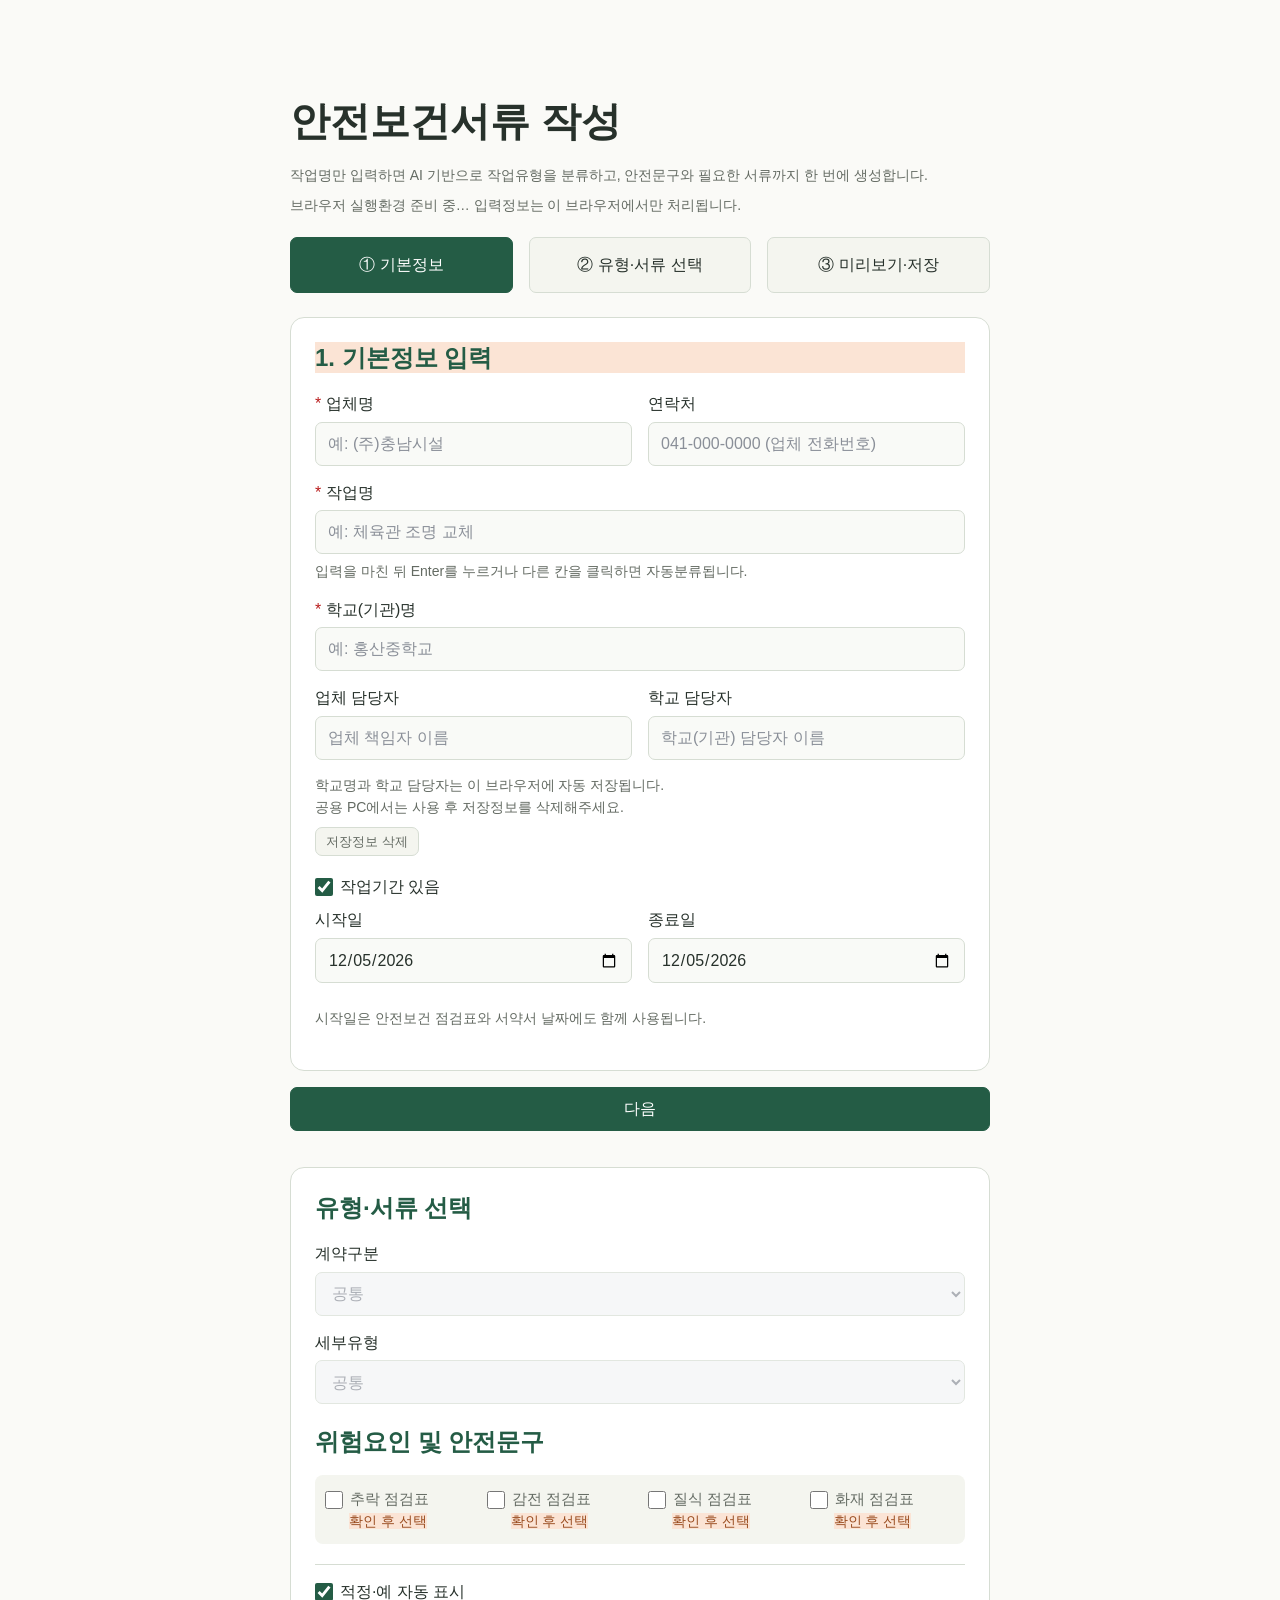
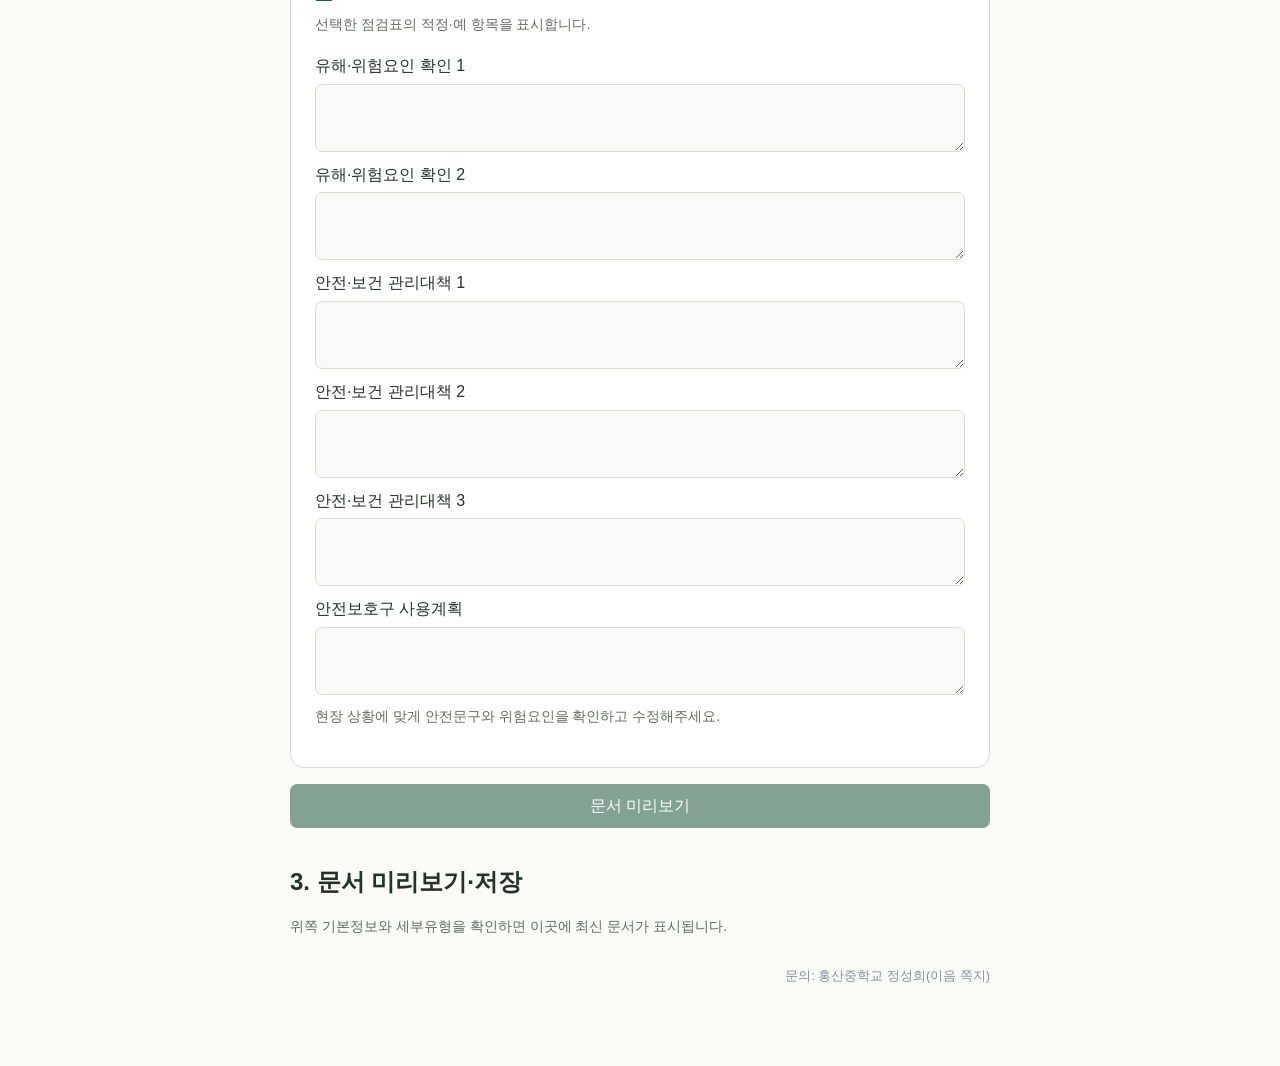
==== index.html @ 7bdde50a "Deploy browser-only safety web app" ====
<!doctype html>
<html lang="ko">
<head>
  <meta charset="utf-8">
  <meta name="viewport" content="width=device-width,initial-scale=1">
  <meta http-equiv="Content-Security-Policy" content="default-src 'self'; script-src 'self' 'wasm-unsafe-eval'; worker-src 'self'; connect-src 'self'; style-src 'self' 'unsafe-inline'; img-src 'self' data: blob:; frame-src 'self' blob:; form-action 'none'; base-uri 'none'">
  <title>안전보건서류 작성</title>
  <link rel="stylesheet" href="style.css">
  <script src="app.js" defer></script>
</head>
<body>
<main>
  <header>
    <h1>안전보건서류 작성</h1>
    <p class="muted lead">작업명만 입력하면 AI 기반으로 작업유형을 분류하고, 안전문구와 필요한 서류까지 한 번에 생성합니다.</p>
    <p id="status" class="muted runtime-status" role="status">브라우저 실행환경 준비 중… 입력정보는 이 브라우저에서만 처리됩니다.</p>
  </header>
  <noscript><p class="alert warning">브라우저의 JavaScript를 활성화해주세요. 기본정보 입력항목은 아래에서 확인할 수 있습니다.</p></noscript>
  <nav class="step-menu" aria-label="작성 단계">
    <button type="button" data-step="1" class="active" aria-current="step">① 기본정보</button>
    <button type="button" data-step="2">② 유형·서류 선택</button>
    <button type="button" data-step="3">③ 미리보기·저장</button>
  </nav>
  <section id="basic" class="card" aria-labelledby="basic-title">
    <h2 id="basic-title">1. 기본정보 입력</h2>
    <div class="two-columns">
      <label for="company_name"><span class="required" aria-hidden="true">*</span> 업체명<input id="company_name" type="text" placeholder="예: (주)충남시설" aria-required="true" autocomplete="off"></label>
      <label for="phone">연락처<input id="phone" type="text" placeholder="041-000-0000 (업체 전화번호)" autocomplete="off"></label>
    </div>
    <label for="contract_name"><span class="required" aria-hidden="true">*</span> 작업명<input id="contract_name" type="text" placeholder="예: 체육관 조명 교체" aria-required="true" autocomplete="off" aria-describedby="title-help"></label>
    <p id="title-help" class="muted input-help">입력을 마친 뒤 Enter를 누르거나 다른 칸을 클릭하면 자동분류됩니다.</p>
    <label for="school_name"><span class="required" aria-hidden="true">*</span> 학교(기관)명<input id="school_name" type="text" placeholder="예: 홍산중학교" aria-required="true" autocomplete="off"></label>
    <div class="two-columns">
      <label for="manager_name">업체 담당자<input id="manager_name" type="text" placeholder="업체 책임자 이름" autocomplete="off"></label>
      <label for="inspector_name">학교 담당자<input id="inspector_name" type="text" placeholder="학교(기관) 담당자 이름" autocomplete="off"></label>
    </div>
    <p class="muted school-note">학교명과 학교 담당자는 이 브라우저에 자동 저장됩니다.<br>공용 PC에서는 사용 후 저장정보를 삭제해주세요.</p>
    <button id="delete" type="button" class="small">저장정보 삭제</button>
    <p id="school-feedback" class="muted" role="status" hidden></p>
    <div class="period">
      <label class="check-label"><input id="has_period" type="checkbox" checked> 작업기간 있음</label>
      <div class="two-columns">
        <label for="start_date">시작일<input id="start_date" type="date"></label>
        <label for="end_date">종료일<input id="end_date" type="date"></label>
      </div>
      <p class="muted">시작일은 안전보건 점검표와 서약서 날짜에도 함께 사용됩니다.</p>
    </div>
  </section>
  <button id="next_basic" type="button" class="primary wide">다음</button>
  <section id="types" class="card" aria-labelledby="types-title">
    <h2 id="types-title">유형·서류 선택</h2>
    <div id="classification-group" hidden>
      <p id="classification" class="alert" role="status"></p>
      <p class="muted classification-note">AI 자동분류 결과는 참고용이며, 실제 작업 내용과 현장 여건에 맞게 확인 후 사용하시기 바랍니다.</p>
    </div>
    <label for="category">계약구분<select id="category" disabled><option>공사</option><option>용역</option><option selected>공통</option></select></label>
    <label for="detail">세부유형<select id="detail" disabled><option>공통</option></select></label>
    <p id="selection-help" class="muted" hidden>작업유형은 자동분류되며, 직접 선택도 가능합니다.</p>
    <h2 class="subheading">위험요인 및 안전문구</h2>
    <div id="risks" class="risk-grid">
      <div class="risk-item"><label class="check-label"><input id="risk_추락" type="checkbox"> 추락 점검표</label><small id="state_추락"><span>확인 후 선택</span></small></div>
      <div class="risk-item"><label class="check-label"><input id="risk_감전" type="checkbox"> 감전 점검표</label><small id="state_감전"><span>확인 후 선택</span></small></div>
      <div class="risk-item"><label class="check-label"><input id="risk_질식" type="checkbox"> 질식 점검표</label><small id="state_질식"><span>확인 후 선택</span></small></div>
      <div class="risk-item"><label class="check-label"><input id="risk_화재" type="checkbox"> 화재 점검표</label><small id="state_화재"><span>확인 후 선택</span></small></div>
    </div>
    <div class="auto-check-options"><label class="check-label"><input id="auto" type="checkbox" checked> 적정·예 자동 표시</label><p class="muted">선택한 점검표의 적정·예 항목을 표시합니다.</p></div>
    <div id="messages" class="messages">
      <label for="hazard_1">유해·위험요인 확인 1<textarea id="hazard_1" rows="2"></textarea></label>
      <label for="hazard_2">유해·위험요인 확인 2<textarea id="hazard_2" rows="2"></textarea></label>
      <label for="measure_1">안전·보건 관리대책 1<textarea id="measure_1" rows="2"></textarea></label>
      <label for="measure_2">안전·보건 관리대책 2<textarea id="measure_2" rows="2"></textarea></label>
      <label for="measure_3">안전·보건 관리대책 3<textarea id="measure_3" rows="2"></textarea></label>
      <label for="ppe">안전보호구 사용계획<textarea id="ppe" rows="2"></textarea></label>
    </div>
    <p class="muted">현장 상황에 맞게 안전문구와 위험요인을 확인하고 수정해주세요.</p>
  </section>
  <button id="previous" type="button" class="wide" hidden>이전</button>
  <button id="preview" type="button" class="primary wide" disabled>문서 미리보기</button>
  <section id="doc" aria-labelledby="doc-title">
    <h2 id="doc-title">3. 문서 미리보기·저장</h2>
    <p id="preview-placeholder" class="muted">위쪽 기본정보와 세부유형을 확인하면 이곳에 최신 문서가 표시됩니다.</p>
    <div id="preview-errors" role="alert" hidden></div>
    <div id="preview-content" hidden>
      <div class="alert warning use-notice"><span aria-hidden="true">ⓘ</span> 본 서류는 작성 지원을 위한 예시 자료입니다.<br>실제 작업 내용 및 현장 여건에 맞게 확인·수정 후 사용하시고,<br>최신 산업안전보건 관련 법령 및 소속 교육청 지침을 함께 확인하시기 바랍니다.</div>
      <div class="document-actions">
        <button id="window" type="button" disabled>미리보기 새창</button>
        <a id="hwpx" class="button primary" role="button" aria-disabled="true" tabindex="-1"><span class="download-icon" aria-hidden="true">⇩</span> HWPX 다운로드 · 추천</a>
        <a id="pdf" class="button" role="button" aria-disabled="true" tabindex="-1"><span class="download-icon" aria-hidden="true">⇩</span> PDF 다운로드</a>
      </div>
      <div class="download-notes"><p class="muted hwpx-note">한글 프로그램에서 원본 서식과 가장<br>동일하게 열립니다.</p></div>
      <label for="preview_zoom">미리보기 확대<select id="preview_zoom"><option value="70">70%</option><option value="85" selected>85%</option><option value="100">100%</option></select></label>
      <p id="page-count" class="muted"></p>
      <div class="alert info pdf-notice">PDF는 웹 미리보기 기준으로 저장됩니다. 원본 서식과 가장 동일한 문서는 HWPX 다운로드를 이용해주세요.</div>
      <p id="pdf-error" class="alert warning" hidden>PDF 생성에 실패했습니다. HWPX 다운로드 또는 미리보기 새창의 인쇄 기능을 이용해 주세요.</p>
      <div id="document" class="document-host" aria-label="안전보건 문서 미리보기"></div>
      <button id="edit_preview" type="button" class="wide">수정하러 가기</button>
    </div>
  </section>
  <footer>문의: 홍산중학교 정성희(이음 쪽지)</footer>
</main>
</body>
</html>
---- style.css ----
:root{font-family:"Source Sans Pro","Malgun Gothic",Arial,sans-serif;font-size:16px;line-height:1.6;color:#27312B;background:#FAFAF7;--green:#245C45;--border:#D6DDD3;--secondary:#F4F5EF}
*{box-sizing:border-box}[hidden]{display:none!important}body{margin:0}
main{width:100%;max-width:732px;margin:auto;padding:96px 16px 80px}
h1{font-size:2.5rem;line-height:1.25;margin:0 0 18px;font-weight:700}h2{font-size:1.5rem;line-height:1.3;margin:0 0 18px;font-weight:600}p{margin:10px 0 16px}
.muted{color:#646B63;font-size:.875rem;line-height:1.6}.lead{margin-bottom:8px}.runtime-status{margin:0 0 20px}
.step-menu{display:flex;gap:16px;margin-bottom:24px}.step-menu button{flex:1;min-width:0;min-height:56px}
.card{background:white;border:1px solid var(--border);border-radius:14px;padding:24px;margin:20px 0 16px}
#basic h2{color:var(--green);background:#FBE4D5}#types h2{color:var(--green)}
.two-columns{display:grid;grid-template-columns:repeat(2,minmax(0,1fr));gap:16px}
label{display:block;font-size:1rem;margin-bottom:14px}
input:not([type="checkbox"]),select,textarea{display:block;width:100%;min-width:0;font:inherit;color:#27312B;border:1px solid var(--border);background:#F9FAF7;border-radius:7px;min-height:44px;padding:8px 12px;margin-top:5px}
input::placeholder{color:#8A8F98;opacity:1}input:focus-visible,select:focus-visible,textarea:focus-visible{outline:2px solid var(--green);outline-offset:1px}
input:disabled,select:disabled{color:#8A8F98;background:#F3F4F6;cursor:not-allowed}.required{color:#B91C1C}
.input-help{margin-top:-8px;margin-bottom:14px}.school-note{margin-top:0;margin-bottom:8px}
button,.button{display:inline-flex;align-items:center;justify-content:center;gap:6px;min-height:44px;padding:8px 16px;background:var(--secondary);color:#27312B;border:1px solid var(--border);border-radius:7px;font:inherit;line-height:1.5;text-align:center;text-decoration:none;cursor:pointer}
button:hover,.button:hover{background:#E5EFCF;border-color:var(--green)}button.primary,.button.primary,.step-menu button.active{background:var(--green);color:white;border-color:var(--green)}
button.primary:hover,.button.primary:hover,.step-menu button.active:hover{background:#1C4937}button:focus-visible,.button:focus-visible{outline:2px solid var(--green);outline-offset:2px}
button:disabled,.button[aria-disabled="true"]{opacity:.55;cursor:not-allowed}.button[aria-disabled="true"]{pointer-events:none}
.small{min-height:0;font-size:.8rem;padding:4px 10px;color:#646B63}.wide{width:100%;margin-bottom:16px}.period{margin-top:18px}
.check-label{display:flex;align-items:center;gap:7px;margin:0 0 8px}input[type="checkbox"]{width:18px;height:18px;margin:0;flex:0 0 auto;accent-color:var(--green)}
.alert{font-size:.95rem;line-height:1.6;padding:12px 16px;border-radius:8px;margin:0 0 12px}.success{color:var(--green);background:#E5EFCF}.warning{background:#FFF4CC;color:#755414}.error{background:#FEF2F2;color:#B91C1C}.info{background:#FBE4D5;color:#27312B}
.classification-note{margin-top:-4px;margin-bottom:18px}.subheading{margin-top:22px}
.risk-grid{display:grid;grid-template-columns:repeat(4,minmax(0,1fr));gap:16px;padding:12px 10px;background:var(--secondary);border-radius:8px}
.risk-item .check-label{font-size:.95rem;white-space:nowrap;margin-bottom:2px}.risk-item:has(input:checked) .check-label{color:var(--green)}.risk-item:has(input:not(:checked)) .check-label{color:#646B63}
.risk-item small{display:block;text-align:left;padding-left:24px;font-size:.875rem;margin-top:-4px;min-height:1.5em}.risk-item small span{color:#9A4D20;background:#FBE4D5}
.auto-check-options{margin-top:20px;padding-top:14px;border-top:1px solid var(--border)}.auto-check-options .muted{margin:0 0 18px}
.messages label{margin-bottom:10px}textarea{min-height:54px;height:68px;padding:5px 12px;resize:vertical;overflow-y:auto;line-height:1.5}
#doc{margin-top:22px}#basic,#types,#doc{scroll-margin-top:24px}.use-notice{font-size:.875rem;color:#27312B}
.document-actions{display:grid;grid-template-columns:repeat(3,minmax(0,1fr));gap:16px;padding:8px;background:#FBE4D5;border-radius:8px}
.document-actions button,.document-actions .button{width:100%;min-height:48px;height:48px;font-size:16px;padding:8px 10px}.download-icon{font-size:21px;line-height:1}
.download-notes{display:grid;grid-template-columns:repeat(3,minmax(0,1fr));gap:16px}.hwpx-note{grid-column:2;font-size:.8rem;word-break:keep-all;overflow-wrap:normal;margin:8px 0 16px}
.pdf-notice{font-size:.875rem;padding-left:10px;padding-right:10px}.document-host{background:#F3F4F6;width:100%;min-width:0;overflow-x:auto;margin-bottom:16px}.document-host .page-navigation{margin:12px 0;padding:0 8px}.document-host .document-pages{overflow:visible}.document-host .a4-page{scroll-margin-top:24px}
footer{margin-top:28px;text-align:right;color:#8A8F98;font-size:.8rem;line-height:1.6}
@media(min-width:800px){.pdf-notice{white-space:nowrap}}
@media(max-width:799px){.pdf-notice{white-space:normal;overflow-wrap:anywhere}}
@media(max-width:640px){main{padding:32px 14px 48px}h1{font-size:2rem}.card{padding:18px}.step-menu{gap:8px}.step-menu button{font-size:14px;padding:10px 4px}.risk-grid{grid-template-columns:repeat(2,minmax(0,1fr));gap:12px}.document-actions{grid-template-columns:1fr;gap:8px}.download-notes{display:block}.hwpx-note{margin:8px 0 16px}.document-actions .button,.document-actions button{height:auto;min-height:48px}}
@media(max-width:420px){.two-columns{grid-template-columns:1fr;gap:0}}
@media(max-width:360px){.risk-grid{grid-template-columns:1fr}}
@media print{@page{size:A4;margin:0}body{background:white}main{max-width:none;padding:0}header,.step-menu,#basic,#types,#next_basic,#previous,#preview,footer,#doc-title,#preview-placeholder,#preview-errors,.use-notice,.document-actions,.download-notes,label[for="preview_zoom"],#page-count,.pdf-notice,#pdf-error,#edit_preview{display:none!important}.document-host{overflow:visible;background:white;margin:0}.page-navigation{display:none!important}}
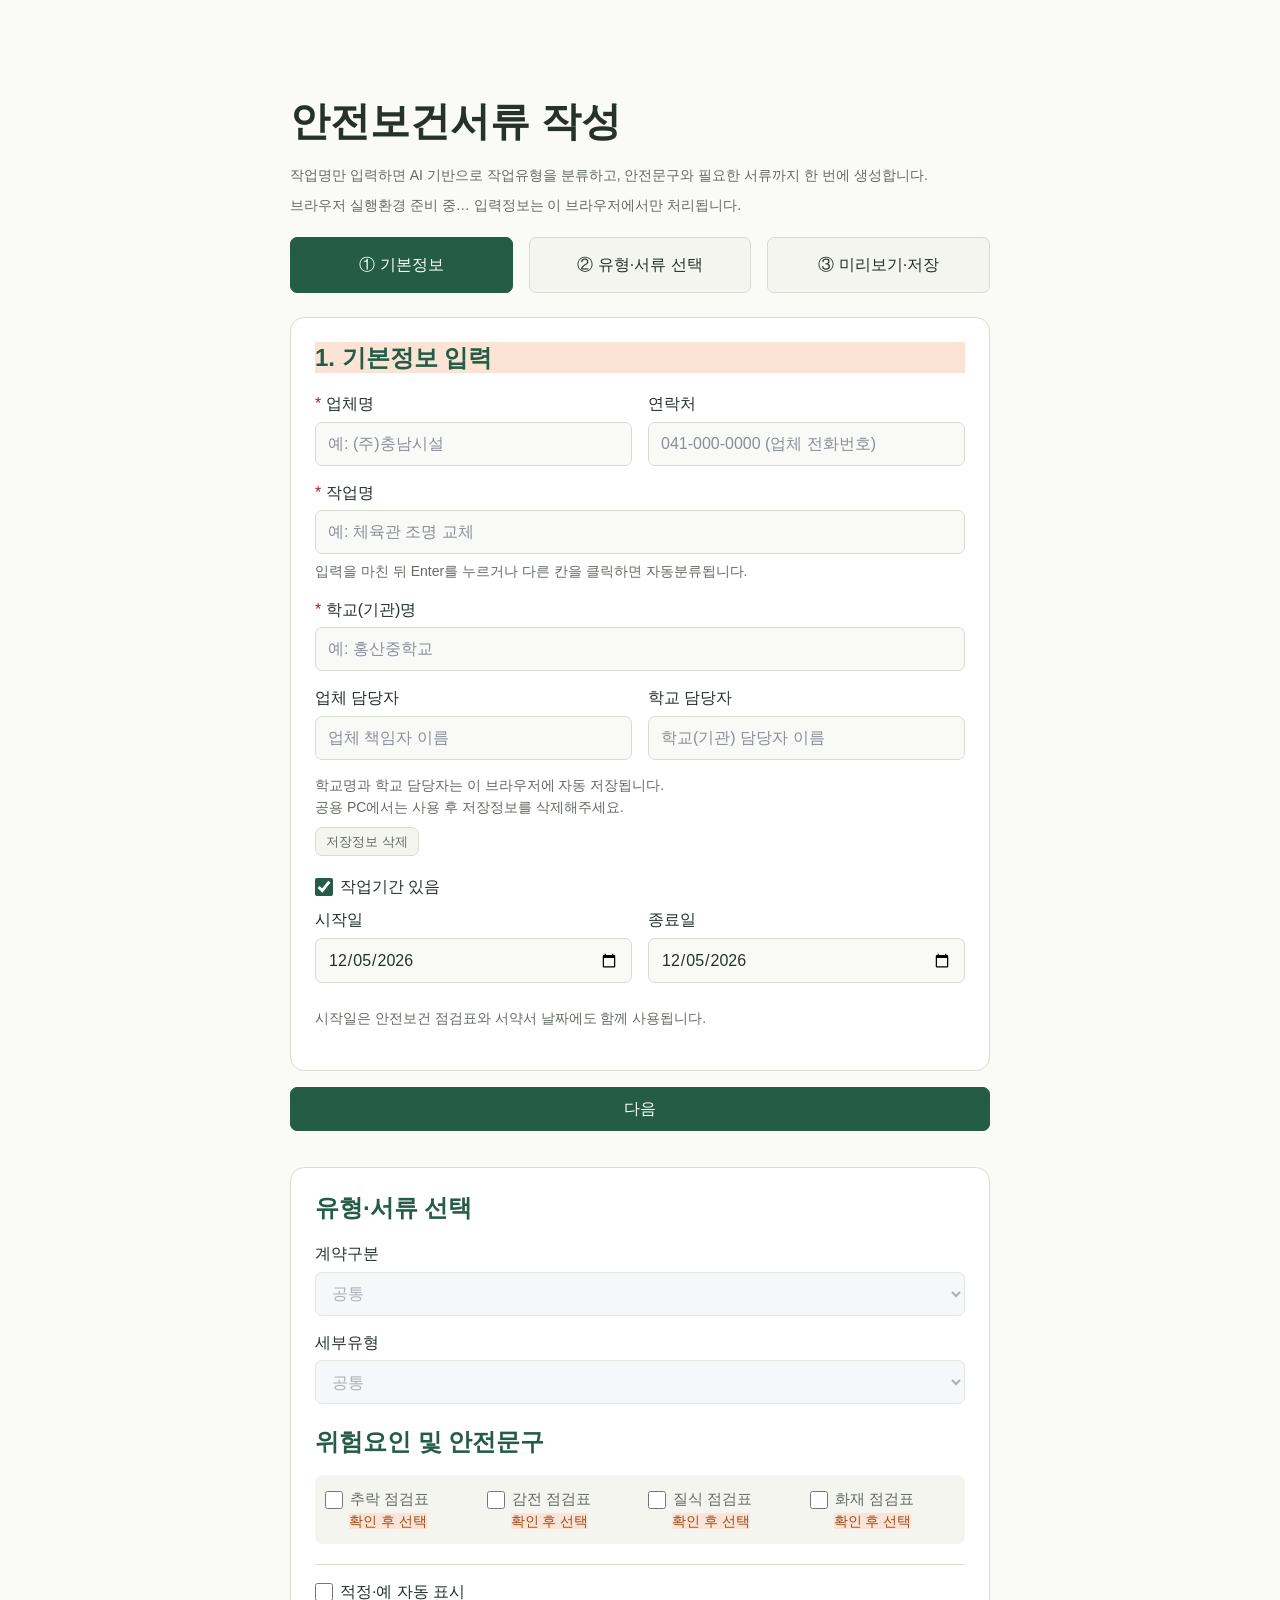
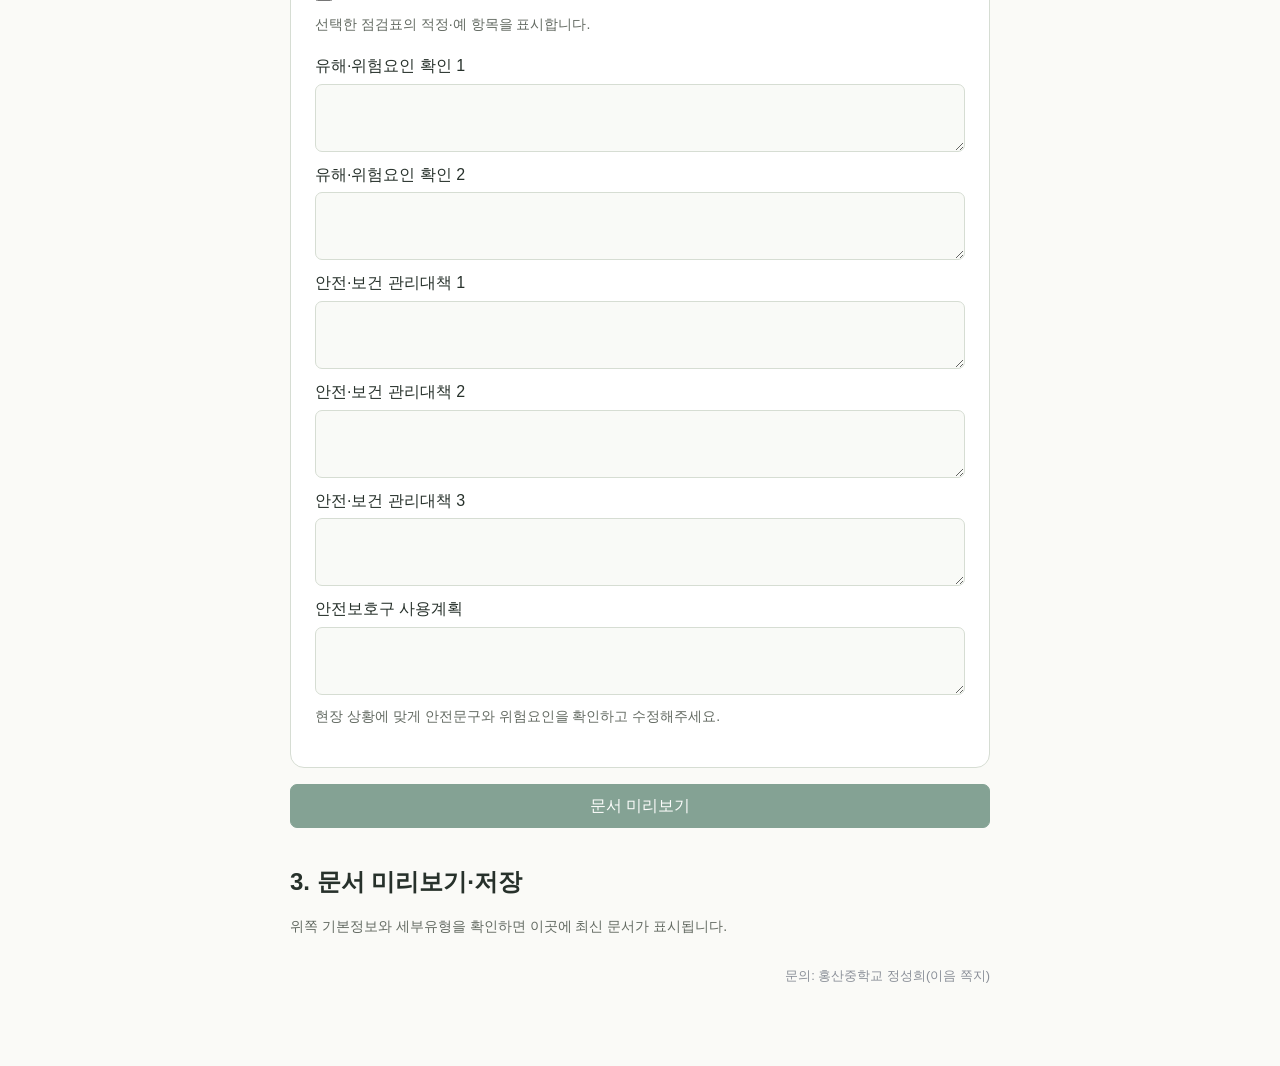
==== commit 4103adfd: "Update index.html" ====
--- a/index.html
+++ b/index.html
@@ -63,7 +63,7 @@
       <div class="risk-item"><label class="check-label"><input id="risk_질식" type="checkbox"> 질식 점검표</label><small id="state_질식"><span>확인 후 선택</span></small></div>
       <div class="risk-item"><label class="check-label"><input id="risk_화재" type="checkbox"> 화재 점검표</label><small id="state_화재"><span>확인 후 선택</span></small></div>
     </div>
-    <div class="auto-check-options"><label class="check-label"><input id="auto" type="checkbox" checked> 적정·예 자동 표시</label><p class="muted">선택한 점검표의 적정·예 항목을 표시합니다.</p></div>
+    <div class="auto-check-options"><label class="check-label"><input id="auto" type="checkbox"> 적정·예 자동 표시</label><p class="muted">선택한 점검표의 적정·예 항목을 표시합니다.</p></div>
     <div id="messages" class="messages">
       <label for="hazard_1">유해·위험요인 확인 1<textarea id="hazard_1" rows="2"></textarea></label>
       <label for="hazard_2">유해·위험요인 확인 2<textarea id="hazard_2" rows="2"></textarea></label>
